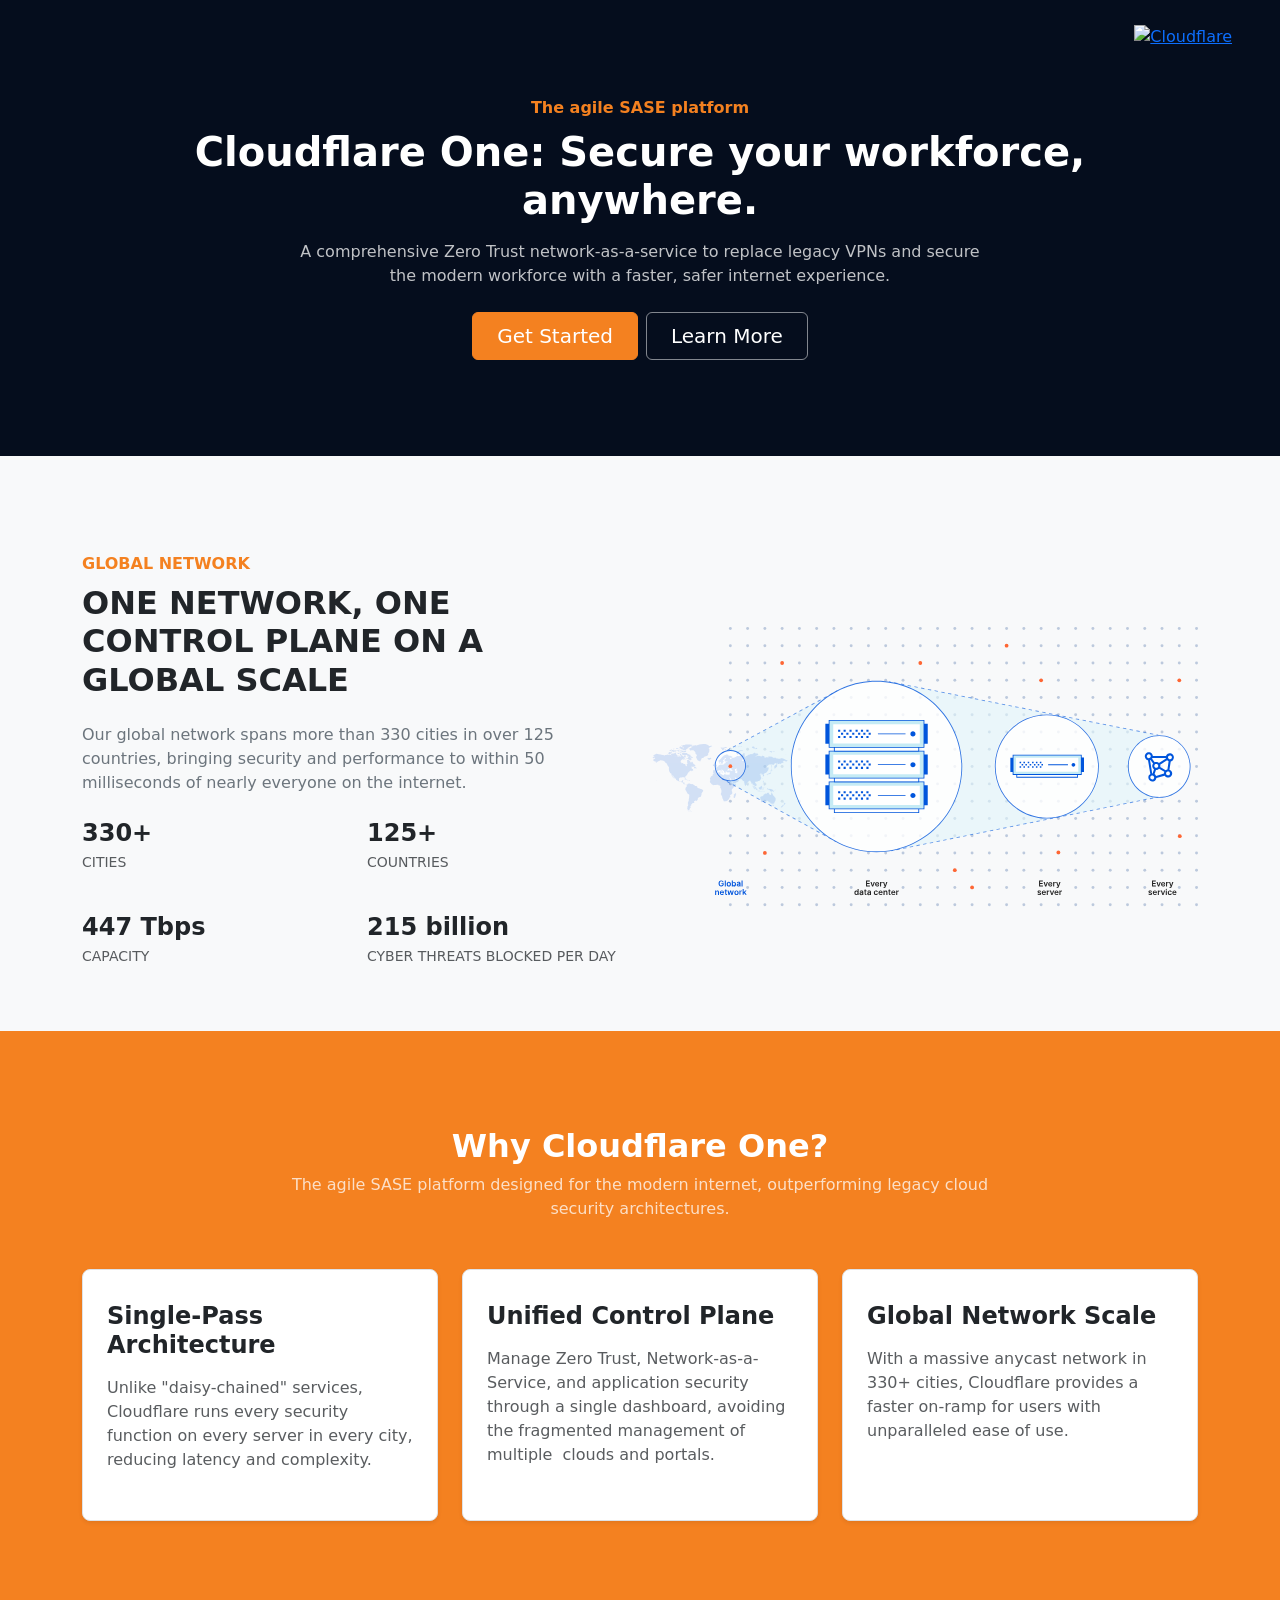
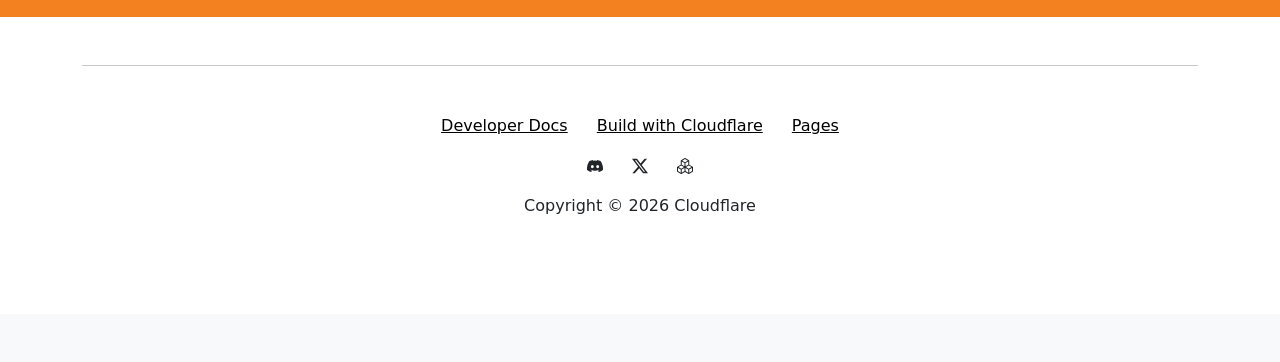
==== index.html @ 252ba9aa "Initial build of test website" ====
<!DOCTYPE html>
<html data-bs-theme="light" lang="en">

<head>
    <meta charset="utf-8">
    <meta name="viewport" content="width=device-width, initial-scale=1.0, shrink-to-fit=no">
    <title>AI Test</title>
    <link rel="stylesheet" href="https://cdn.jsdelivr.net/npm/bootstrap@5.3.8/dist/css/bootstrap.min.css">
    <link rel="stylesheet" href="assets/css/Footer-Basic-icons.css">
    <link rel="stylesheet" href="assets/css/styles.css">
</head>

<body>
    <section class="text-white position-relative py-4 py-xl-5 bg-cf-navy">
        <div class="position-absolute top-0 end-0 p-3 p-md-4 pe-md-5"><a href="https://www.cloudflare.com" target="_blank"><img src="https://www.cloudflare.com/img/logo-cloudflare-white.svg" alt="Cloudflare" style="height:36px;"></a></div>
        <div class="container">
            <div class="text-center p-4 p-lg-5">
                <p class="fw-bold mb-2 text-cf-orange">The agile SASE platform</p>
                <h1 class="fw-bold text-white mb-3">Cloudflare One: Secure your workforce, anywhere.</h1>
                <p class="mb-4 mx-auto opacity-75" style="max-width:700px;">A comprehensive Zero Trust network-as-a-service to replace legacy VPNs and secure the modern workforce with a faster, safer internet experience.</p>
                <div class="d-flex justify-content-center"><a class="btn fs-5 me-2 px-4 py-2 btn-cf-orange" role="button" href="https://developers.cloudflare.com/fundamentals/get-started/" target="_blank" rel="noopener">Get Started</a><a class="btn fs-5 px-4 py-2 btn-outline-light-cf" role="button" href="https://www.cloudflare.com/en-gb/sase/" target="_blank" rel="noopener">Learn More</a></div>
            </div>
        </div>
    </section>
    <section class="bg-light overflow-hidden py-5">
        <div class="container py-5">
            <div class="row align-items-center">
                <div class="col-md-6 mb-4 mb-md-0">
                    <p class="fw-bold mb-2 text-cf-orange">GLOBAL NETWORK</p>
                    <h2 class="fw-bold mb-4">ONE NETWORK, ONE CONTROL PLANE ON A GLOBAL SCALE</h2>
                    <p class="text-secondary mb-4">Our global network spans more than 330 cities in over 125 countries, bringing security and performance to within 50 milliseconds of nearly everyone on the internet.</p>
                    <div class="row g-4">
                        <div class="col-6">
                            <h4 class="fw-bold mb-1">330+</h4>
                            <p class="text-uppercase small text-muted">Cities</p>
                        </div>
                        <div class="col-6">
                            <h4 class="fw-bold mb-1">125+</h4>
                            <p class="text-uppercase small text-muted">Countries</p>
                        </div>
                        <div class="col-6">
                            <h4 class="fw-bold mb-1">447 Tbps</h4>
                            <p class="text-uppercase small text-muted">Capacity</p>
                        </div>
                        <div class="col-6">
                            <h4 class="fw-bold mb-1">215 billion</h4>
                            <p class="text-uppercase small text-muted">CYBER THREATS BLOCKED PER DAY</p>
                        </div>
                    </div>
                </div>
                <div class="col-md-6 text-center">
                    <div class="position-relative network-map-container"><img class="img-fluid w-100" src="assets/img/one-network-everywhere-spot-illustration.svg"></div>
                </div>
            </div>
        </div>
        <section class="text-center text-white py-5 bg-cf-orange">
            <div class="container py-4 py-xl-5">
                <div class="text-center mb-5">
                    <h2 class="fw-bold text-white">Why Cloudflare One?</h2>
                    <p class="text-white mx-auto opacity-75" style="max-width:700px;">The agile SASE platform designed for the modern internet, outperforming legacy cloud security architectures.</p>
                </div>
                <div class="row gy-4 row-cols-1 row-cols-md-2 row-cols-xl-3 text-start">
                    <div class="col">
                        <div class="bg-white border rounded-3 shadow-sm h-100 p-4">
                            <div class="py-2">
                                <h4 class="fw-bold text-dark mb-3">Single-Pass Architecture</h4>
                                <p class="text-muted">Unlike "daisy-chained" services, Cloudflare runs every security function on every server in every city, reducing latency and complexity.</p>
                            </div>
                        </div>
                    </div>
                    <div class="col">
                        <div class="bg-white border rounded-3 shadow-sm h-100 p-4">
                            <div class="py-2">
                                <h4 class="fw-bold text-dark mb-3">Unified Control Plane</h4>
                                <p class="text-muted">Manage Zero Trust, Network-as-a-Service, and application security through a single dashboard, avoiding the fragmented management of multiple&nbsp; clouds and portals.</p>
                            </div>
                        </div>
                    </div>
                    <div class="col">
                        <div class="bg-white border rounded-3 shadow-sm h-100 p-4">
                            <div class="py-2">
                                <h4 class="fw-bold text-dark mb-3">Global Network Scale</h4>
                                <p class="text-muted">With a massive anycast network in 330+ cities, Cloudflare provides a faster on-ramp for users with unparalleled ease of use.</p>
                            </div>
                        </div>
                    </div>
                </div>
            </div>
        </section>
        <footer class="text-center bg-white pt-3 pb-5">
            <div class="container pt-2 pt-lg-3 pb-4 pb-lg-5">
                <hr class="mb-5 opacity-25">
                <ul class="list-inline">
                    <li class="list-inline-item me-4 list-inline-item"><a class="link-body-emphasis" href="https://developers.cloudflare.com/">Developer Docs</a></li>
                    <li class="list-inline-item me-4 list-inline-item"><a class="link-body-emphasis" href="https://build.cloudflare.dev/">Build with Cloudflare</a></li>
                    <li class="list-inline-item list-inline-item"><a class="link-body-emphasis" href="https://pages.cloudflare.com/">Pages</a></li>
                </ul>
                <ul class="list-inline">
                    <li class="list-inline-item me-4 list-inline-item"><a href="https://discord.com/invite/cloudflaredev"><svg class="bi bi-discord text-body" xmlns="http://www.w3.org/2000/svg" width="1em" height="1em" fill="currentColor" viewBox="0 0 16 16">
                                <path d="M13.545 2.907a13.227 13.227 0 0 0-3.257-1.011.05.05 0 0 0-.052.025c-.141.25-.297.577-.406.833a12.19 12.19 0 0 0-3.658 0 8.258 8.258 0 0 0-.412-.833.051.051 0 0 0-.052-.025c-1.125.194-2.22.534-3.257 1.011a.041.041 0 0 0-.021.018C.356 6.024-.213 9.047.066 12.032c.001.014.01.028.021.037a13.276 13.276 0 0 0 3.995 2.02.05.05 0 0 0 .056-.019c.308-.42.582-.863.818-1.329a.05.05 0 0 0-.01-.059.051.051 0 0 0-.018-.011 8.875 8.875 0 0 1-1.248-.595.05.05 0 0 1-.02-.066.051.051 0 0 1 .015-.019c.084-.063.168-.129.248-.195a.05.05 0 0 1 .051-.007c2.619 1.196 5.454 1.196 8.041 0a.052.052 0 0 1 .053.007c.08.066.164.132.248.195a.051.051 0 0 1-.004.085 8.254 8.254 0 0 1-1.249.594.05.05 0 0 0-.03.03.052.052 0 0 0 .003.041c.24.465.515.909.817 1.329a.05.05 0 0 0 .056.019 13.235 13.235 0 0 0 4.001-2.02.049.049 0 0 0 .021-.037c.334-3.451-.559-6.449-2.366-9.106a.034.034 0 0 0-.02-.019Zm-8.198 7.307c-.789 0-1.438-.724-1.438-1.612 0-.889.637-1.613 1.438-1.613.807 0 1.45.73 1.438 1.613 0 .888-.637 1.612-1.438 1.612m5.316 0c-.788 0-1.438-.724-1.438-1.612 0-.889.637-1.613 1.438-1.613.807 0 1.451.73 1.438 1.613 0 .888-.631 1.612-1.438 1.612"></path>
                            </svg></a></li>
                    <li class="list-inline-item me-4 list-inline-item"><a href="https://x.com/Cloudflare"><svg class="bi bi-twitter-x text-body" xmlns="http://www.w3.org/2000/svg" width="1em" height="1em" fill="currentColor" viewBox="0 0 16 16">
                                <path d="M12.6.75h2.454l-5.36 6.142L16 15.25h-4.937l-3.867-5.07-4.425 5.07H.316l5.733-6.57L0 .75h5.063l3.495 4.633L12.601.75Zm-.86 13.028h1.36L4.323 2.145H2.865l8.875 11.633Z"></path>
                            </svg></a></li>
                    <li class="list-inline-item list-inline-item"><a href="https://community.cloudflare.com/"><svg class="bi bi-boxes text-body" xmlns="http://www.w3.org/2000/svg" width="1em" height="1em" fill="currentColor" viewBox="0 0 16 16">
                                <path d="M7.752.066a.5.5 0 0 1 .496 0l3.75 2.143a.5.5 0 0 1 .252.434v3.995l3.498 2A.5.5 0 0 1 16 9.07v4.286a.5.5 0 0 1-.252.434l-3.75 2.143a.5.5 0 0 1-.496 0l-3.502-2-3.502 2.001a.5.5 0 0 1-.496 0l-3.75-2.143A.5.5 0 0 1 0 13.357V9.071a.5.5 0 0 1 .252-.434L3.75 6.638V2.643a.5.5 0 0 1 .252-.434L7.752.066ZM4.25 7.504 1.508 9.071l2.742 1.567 2.742-1.567zM7.5 9.933l-2.75 1.571v3.134l2.75-1.571zm1 3.134 2.75 1.571v-3.134L8.5 9.933zm.508-3.996 2.742 1.567 2.742-1.567-2.742-1.567zm2.242-2.433V3.504L8.5 5.076V8.21l2.75-1.572ZM7.5 8.21V5.076L4.75 3.504v3.134zM5.258 2.643 8 4.21l2.742-1.567L8 1.076zM15 9.933l-2.75 1.571v3.134L15 13.067zM3.75 14.638v-3.134L1 9.933v3.134z"></path>
                            </svg></a></li>
                </ul>
                <p class="text-body mb-0">Copyright © 2026 Cloudflare</p>
            </div>
        </footer><script src="https://cdnjs.cloudflare.com/ajax/libs/twitter-bootstrap/5.3.8/js/bootstrap.min.js"></script>
    </section>
    <script src="https://cdn.jsdelivr.net/npm/bootstrap@5.3.8/dist/js/bootstrap.bundle.min.js"></script>
</body>

</html>
---- assets/css/Footer-Basic-icons.css ----
.bs-icon {
  --bs-icon-size: .75rem;
  display: flex;
  flex-shrink: 0;
  justify-content: center;
  align-items: center;
  font-size: var(--bs-icon-size);
  width: calc(var(--bs-icon-size) * 2);
  height: calc(var(--bs-icon-size) * 2);
  color: var(--bs-primary);
}

.bs-icon-xs {
  --bs-icon-size: 1rem;
  width: calc(var(--bs-icon-size) * 1.5);
  height: calc(var(--bs-icon-size) * 1.5);
}

.bs-icon-sm {
  --bs-icon-size: 1rem;
}

.bs-icon-md {
  --bs-icon-size: 1.5rem;
}

.bs-icon-lg {
  --bs-icon-size: 2rem;
}

.bs-icon-xl {
  --bs-icon-size: 2.5rem;
}

.bs-icon.bs-icon-primary {
  color: var(--bs-white);
  background: var(--bs-primary);
}

.bs-icon.bs-icon-primary-light {
  color: var(--bs-primary);
  background: rgba(var(--bs-primary-rgb), .2);
}

.bs-icon.bs-icon-semi-white {
  color: var(--bs-primary);
  background: rgba(255, 255, 255, .5);
}

.bs-icon.bs-icon-rounded {
  border-radius: .5rem;
}

.bs-icon.bs-icon-circle {
  border-radius: 50%;
}
---- assets/css/styles.css ----
:root {
  --cf-orange: #f48120;
  --cf-navy: #050d1d;
  --cf-blue: #0051c3;
  --cf-gray: #f3f3f3;
}

.bg-cf-navy {
  background-color: var(--cf-navy) !important;
}

.text-cf-orange {
  color: var(--cf-orange) !important;
}

.btn-cf-orange {
  background-color: var(--cf-orange);
  border-color: var(--cf-orange);
  color: #fff;
}

.btn-cf-orange:hover {
  background-color: #e67300;
  border-color: #e67300;
  color: #fff;
}

.btn-outline-light-cf {
  border-color: rgba(255, 255, 255, 0.5);
  color: #fff;
}

.btn-outline-light-cf:hover {
  background-color: rgba(255, 255, 255, 0.1);
  border-color: #fff;
  color: #fff;
}

.network-map-container {
}

.map-overlay {
  position: absolute;
  top: 0;
  left: 0;
  width: 100%;
  height: 100%;
  background: radial-gradient(circle, transparent 20%, rgba(5, 13, 29, 0.05) 80%);
  pointer-events: none;
}

.bg-cf-orange {
  background-color: var(--cf-orange) !important;
}
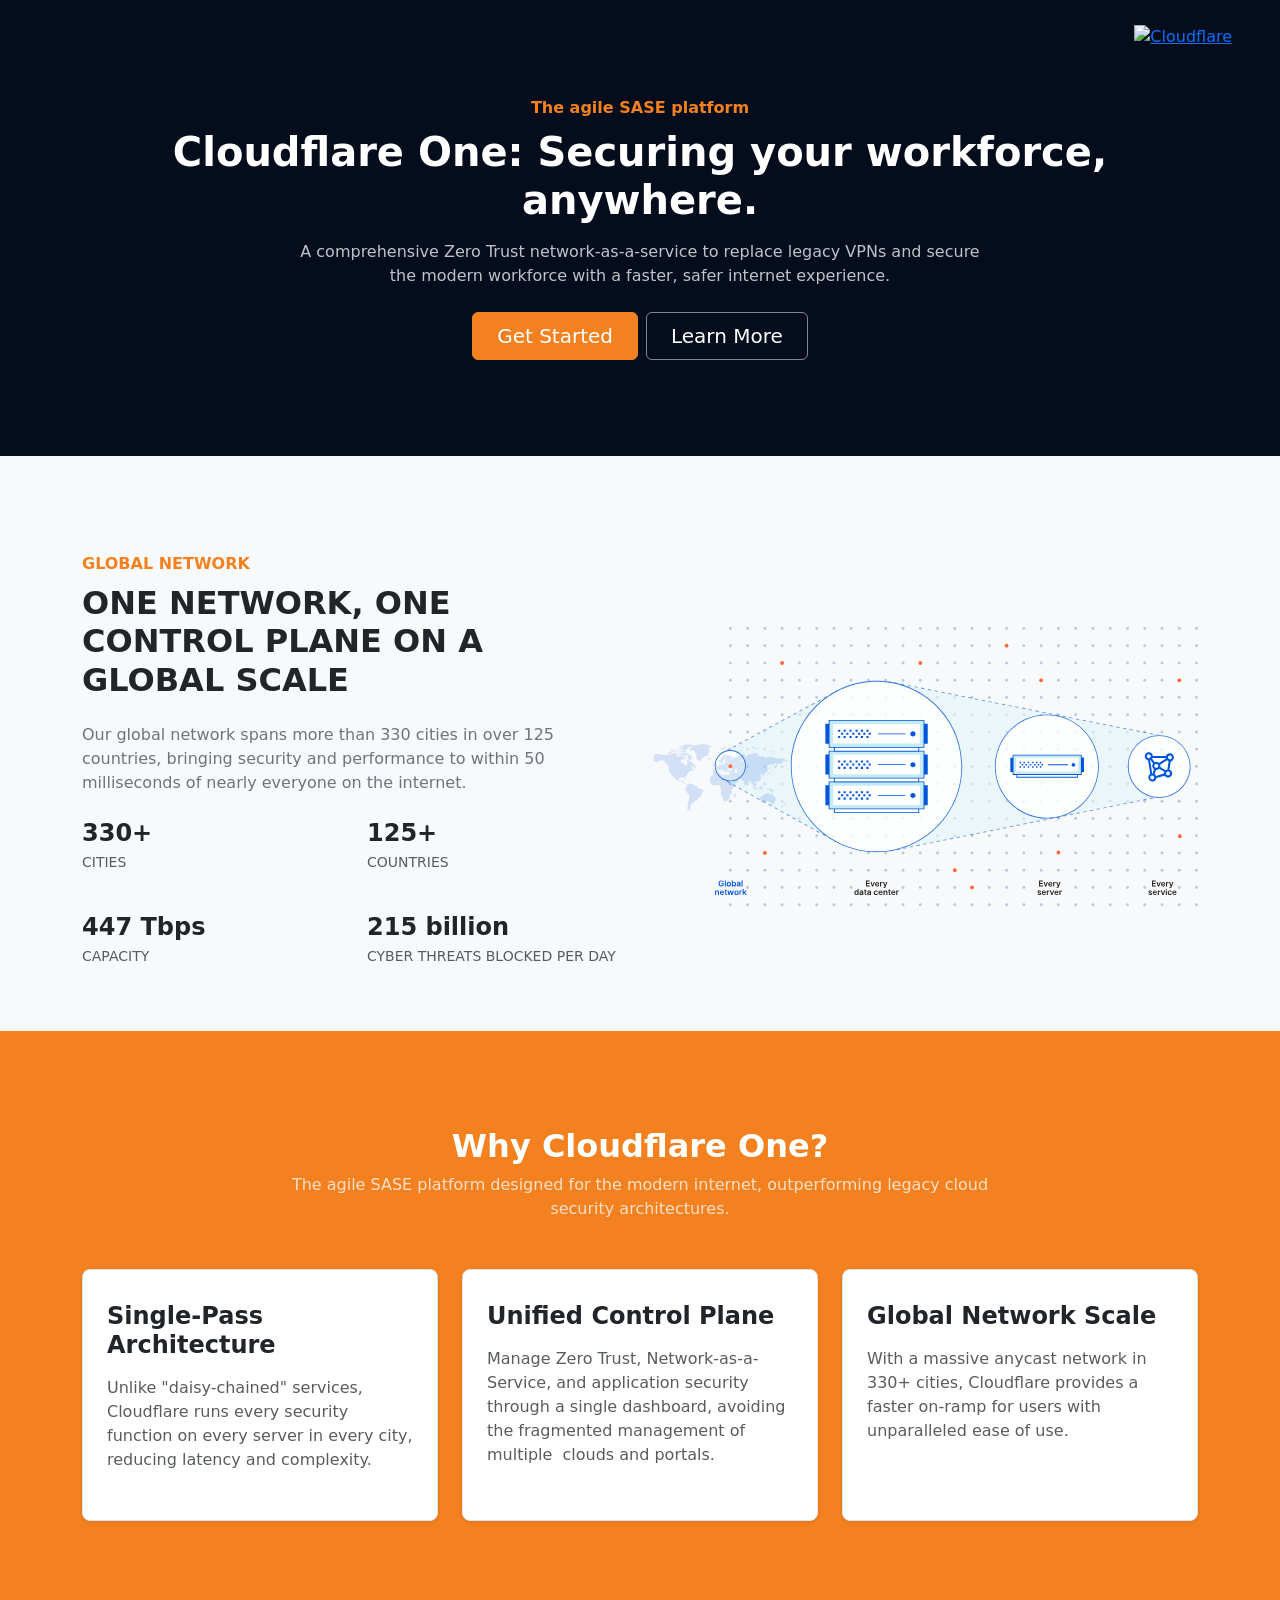
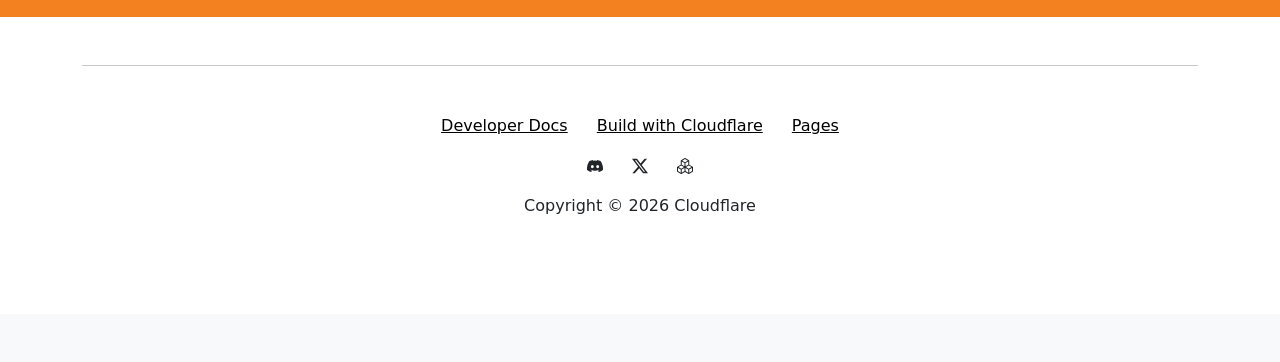
==== commit d1576748: "Ninor change" ====
--- a/index.html
+++ b/index.html
@@ -16,7 +16,7 @@
         <div class="container">
             <div class="text-center p-4 p-lg-5">
                 <p class="fw-bold mb-2 text-cf-orange">The agile SASE platform</p>
-                <h1 class="fw-bold text-white mb-3">Cloudflare One: Secure your workforce, anywhere.</h1>
+                <h1 class="fw-bold text-white mb-3">Cloudflare One: Securing your workforce, anywhere.</h1>
                 <p class="mb-4 mx-auto opacity-75" style="max-width:700px;">A comprehensive Zero Trust network-as-a-service to replace legacy VPNs and secure the modern workforce with a faster, safer internet experience.</p>
                 <div class="d-flex justify-content-center"><a class="btn fs-5 me-2 px-4 py-2 btn-cf-orange" role="button" href="https://developers.cloudflare.com/fundamentals/get-started/" target="_blank" rel="noopener">Get Started</a><a class="btn fs-5 px-4 py-2 btn-outline-light-cf" role="button" href="https://www.cloudflare.com/en-gb/sase/" target="_blank" rel="noopener">Learn More</a></div>
             </div>
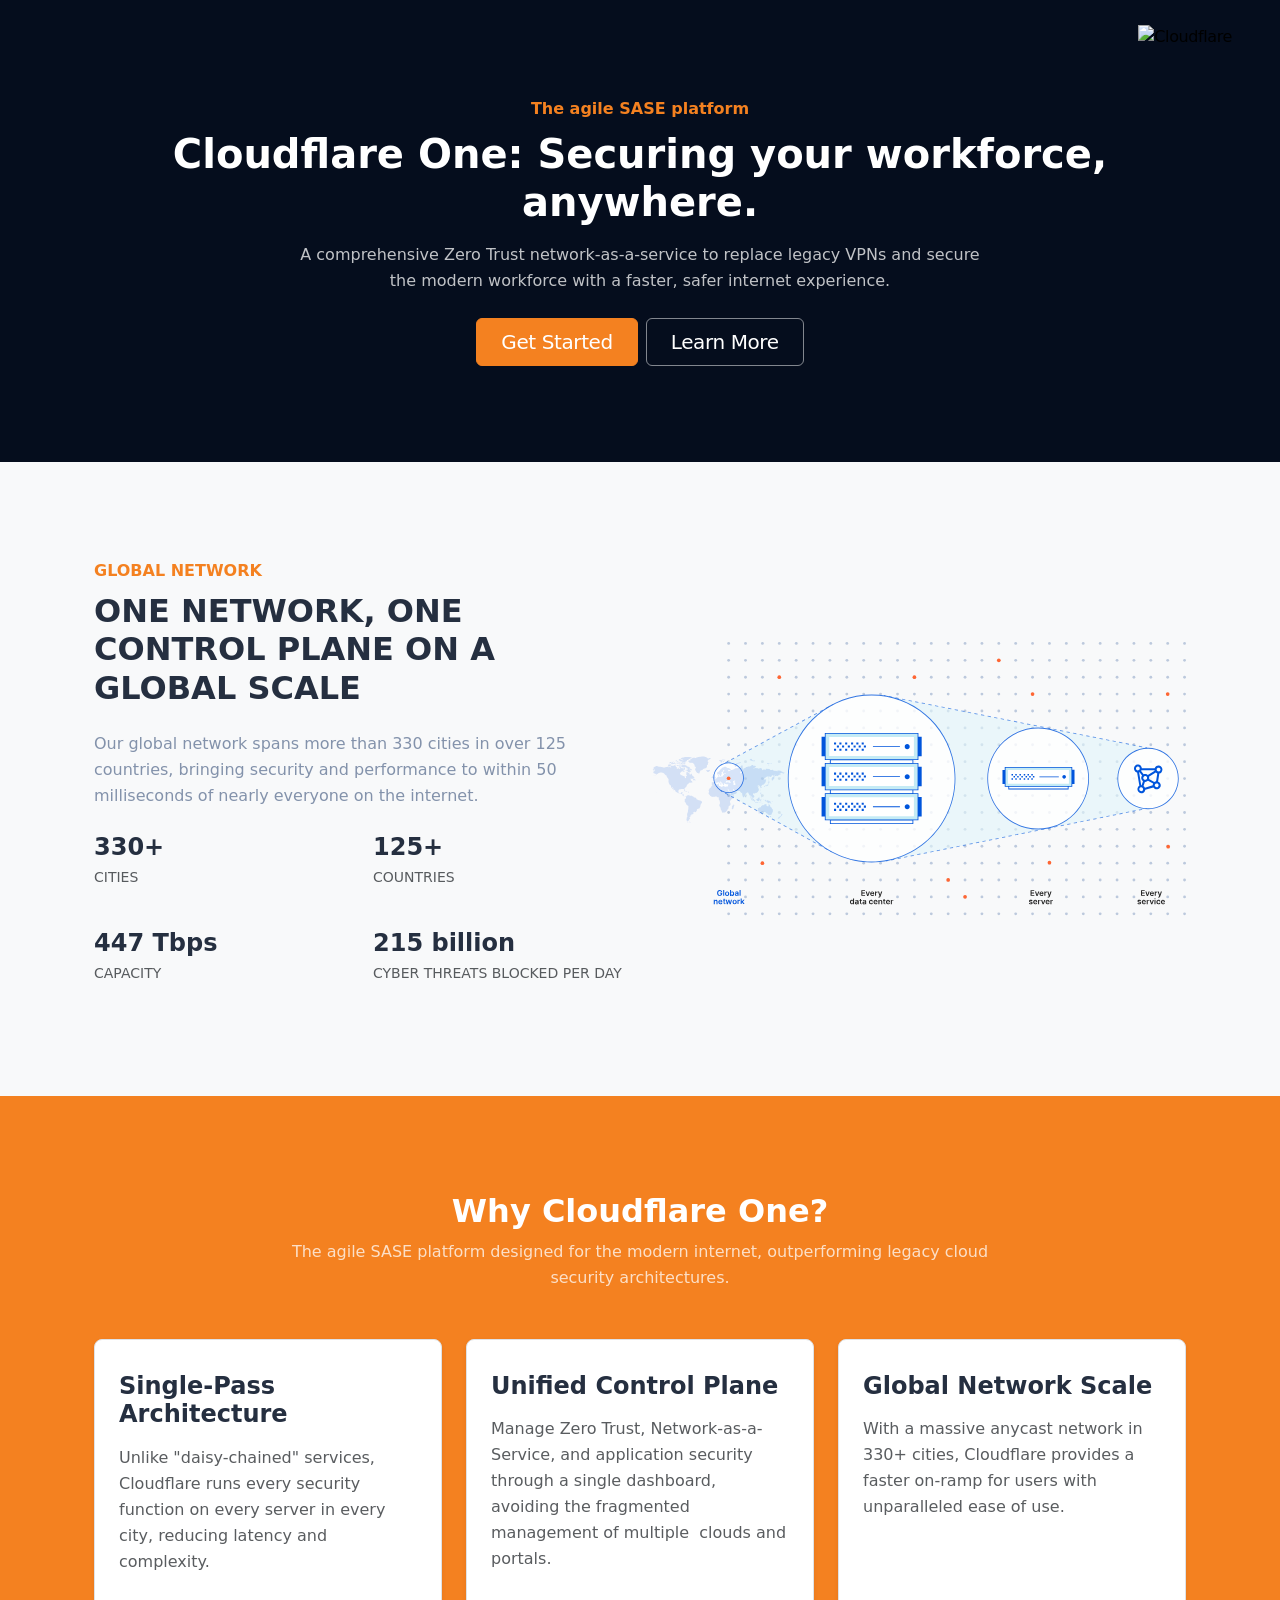
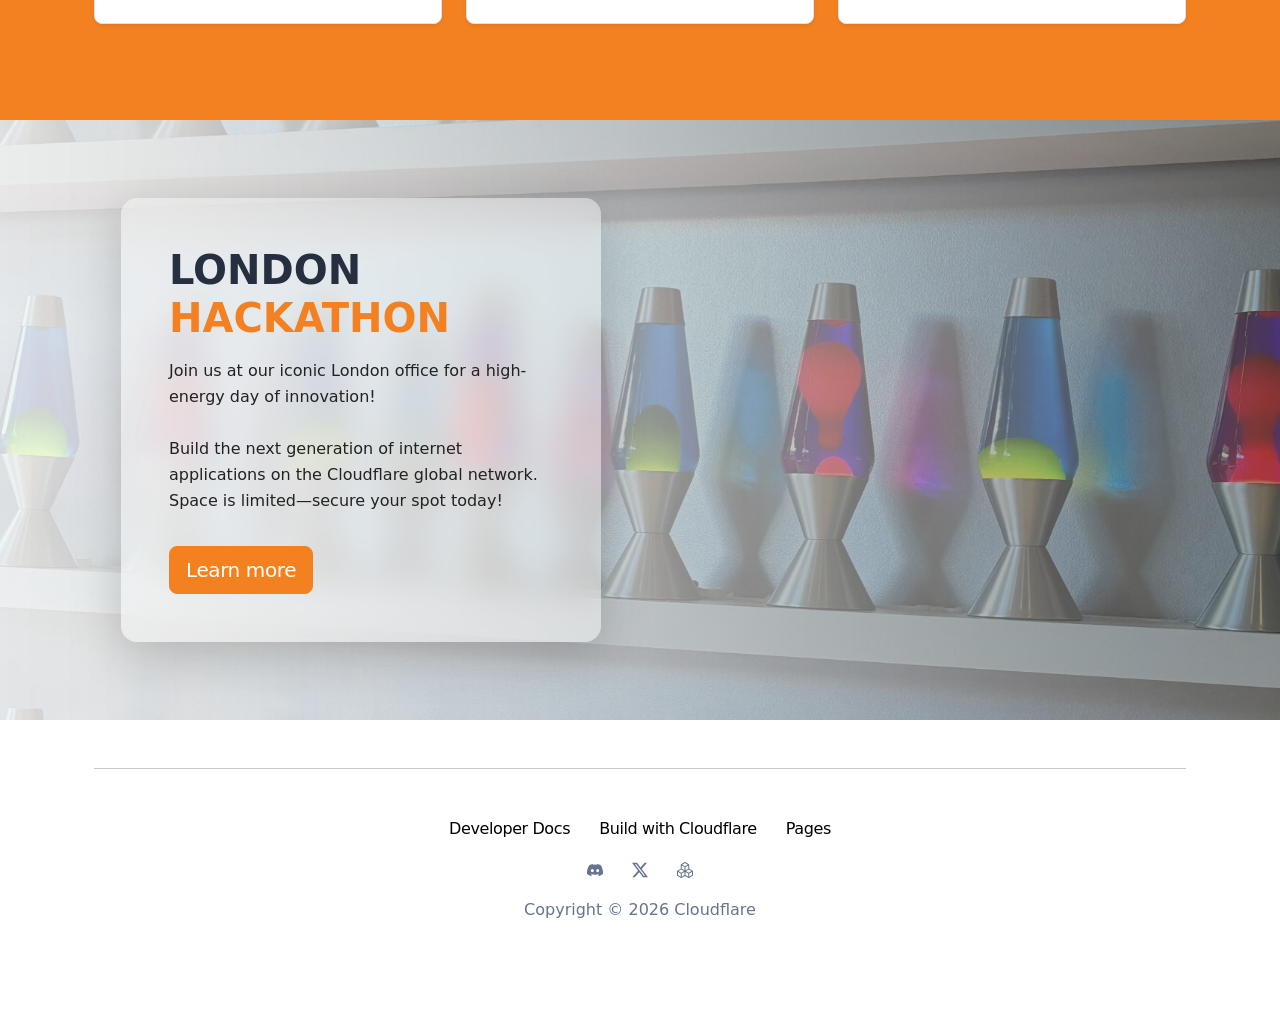
==== commit 0efea13d: "Updated with hackathon content" ====
--- a/index.html
+++ b/index.html
@@ -6,7 +6,9 @@
     <meta name="viewport" content="width=device-width, initial-scale=1.0, shrink-to-fit=no">
     <title>AI Test</title>
     <link rel="stylesheet" href="https://cdn.jsdelivr.net/npm/bootstrap@5.3.8/dist/css/bootstrap.min.css">
+    <link rel="stylesheet" href="assets/css/Montserrat.css">
     <link rel="stylesheet" href="assets/css/Footer-Basic-icons.css">
+    <link rel="stylesheet" href="assets/css/Soft-ui-Navbar.css">
     <link rel="stylesheet" href="assets/css/styles.css">
 </head>
 
@@ -53,64 +55,83 @@
                 </div>
             </div>
         </div>
-        <section class="text-center text-white py-5 bg-cf-orange">
-            <div class="container py-4 py-xl-5">
-                <div class="text-center mb-5">
-                    <h2 class="fw-bold text-white">Why Cloudflare One?</h2>
-                    <p class="text-white mx-auto opacity-75" style="max-width:700px;">The agile SASE platform designed for the modern internet, outperforming legacy cloud security architectures.</p>
-                </div>
-                <div class="row gy-4 row-cols-1 row-cols-md-2 row-cols-xl-3 text-start">
-                    <div class="col">
-                        <div class="bg-white border rounded-3 shadow-sm h-100 p-4">
-                            <div class="py-2">
-                                <h4 class="fw-bold text-dark mb-3">Single-Pass Architecture</h4>
-                                <p class="text-muted">Unlike "daisy-chained" services, Cloudflare runs every security function on every server in every city, reducing latency and complexity.</p>
-                            </div>
+    </section>
+    <section class="text-center text-white py-5 bg-cf-orange">
+        <div class="container py-4 py-xl-5">
+            <div class="text-center mb-5">
+                <h2 class="fw-bold text-white">Why Cloudflare One?</h2>
+                <p class="text-white mx-auto opacity-75" style="max-width:700px;">The agile SASE platform designed for the modern internet, outperforming legacy cloud security architectures.</p>
+            </div>
+            <div class="row gy-4 row-cols-1 row-cols-md-2 row-cols-xl-3 text-start">
+                <div class="col">
+                    <div class="bg-white border rounded-3 shadow-sm h-100 p-4">
+                        <div class="py-2">
+                            <h4 class="fw-bold text-dark mb-3">Single-Pass Architecture</h4>
+                            <p class="text-muted">Unlike "daisy-chained" services, Cloudflare runs every security function on every server in every city, reducing latency and complexity.</p>
                         </div>
                     </div>
-                    <div class="col">
-                        <div class="bg-white border rounded-3 shadow-sm h-100 p-4">
-                            <div class="py-2">
-                                <h4 class="fw-bold text-dark mb-3">Unified Control Plane</h4>
-                                <p class="text-muted">Manage Zero Trust, Network-as-a-Service, and application security through a single dashboard, avoiding the fragmented management of multiple&nbsp; clouds and portals.</p>
-                            </div>
+                </div>
+                <div class="col">
+                    <div class="bg-white border rounded-3 shadow-sm h-100 p-4">
+                        <div class="py-2">
+                            <h4 class="fw-bold text-dark mb-3">Unified Control Plane</h4>
+                            <p class="text-muted">Manage Zero Trust, Network-as-a-Service, and application security through a single dashboard, avoiding the fragmented management of multiple&nbsp; clouds and portals.</p>
                         </div>
                     </div>
-                    <div class="col">
-                        <div class="bg-white border rounded-3 shadow-sm h-100 p-4">
-                            <div class="py-2">
-                                <h4 class="fw-bold text-dark mb-3">Global Network Scale</h4>
-                                <p class="text-muted">With a massive anycast network in 330+ cities, Cloudflare provides a faster on-ramp for users with unparalleled ease of use.</p>
+                </div>
+                <div class="col">
+                    <div class="bg-white border rounded-3 shadow-sm h-100 p-4">
+                        <div class="py-2">
+                            <h4 class="fw-bold text-dark mb-3">Global Network Scale</h4>
+                            <p class="text-muted">With a massive anycast network in 330+ cities, Cloudflare provides a faster on-ramp for users with unparalleled ease of use.</p>
+                        </div>
+                    </div>
+                </div>
+            </div>
+        </div>
+    </section>
+    <section>
+        <div>
+            <section>
+                <div data-bss-parallax-bg="true" style="height:600px;background:url(&quot;assets/img/lava-lamp-fade-2.jpg&quot;) center / cover no-repeat;">
+                    <div class="container h-100">
+                        <div class="row h-100">
+                            <div class="col-md-6 text-center text-md-start d-flex d-sm-flex d-md-flex justify-content-center align-items-center justify-content-md-start align-items-md-center justify-content-xl-center">
+                                <div class="text-dark rounded-4 shadow-lg p-4 p-md-5 bg-glass" style="max-width:480px;">
+                                    <h1 class="text-uppercase fw-bold text-dark">London <span style="color: rgb(244, 129, 33);">Hackathon</span></h1>
+                                    <p class="text-primary-emphasis pb-3 my-3"><span style="color: rgb(34, 34, 34);">Join us at our iconic London office for a high-energy day of innovation! </span><br><br><span style="color: rgb(34, 34, 34);">Build the next generation of internet applications on the Cloudflare global network. Space is limited—secure your spot today!</span></p><a class="btn btn-lg me-2 btn-cf-orange" role="button" href="hackathon.html">Learn more</a>
+                                </div>
                             </div>
                         </div>
                     </div>
                 </div>
-            </div>
-        </section>
-        <footer class="text-center bg-white pt-3 pb-5">
-            <div class="container pt-2 pt-lg-3 pb-4 pb-lg-5">
-                <hr class="mb-5 opacity-25">
-                <ul class="list-inline">
-                    <li class="list-inline-item me-4 list-inline-item"><a class="link-body-emphasis" href="https://developers.cloudflare.com/">Developer Docs</a></li>
-                    <li class="list-inline-item me-4 list-inline-item"><a class="link-body-emphasis" href="https://build.cloudflare.dev/">Build with Cloudflare</a></li>
-                    <li class="list-inline-item list-inline-item"><a class="link-body-emphasis" href="https://pages.cloudflare.com/">Pages</a></li>
-                </ul>
-                <ul class="list-inline">
-                    <li class="list-inline-item me-4 list-inline-item"><a href="https://discord.com/invite/cloudflaredev"><svg class="bi bi-discord text-body" xmlns="http://www.w3.org/2000/svg" width="1em" height="1em" fill="currentColor" viewBox="0 0 16 16">
-                                <path d="M13.545 2.907a13.227 13.227 0 0 0-3.257-1.011.05.05 0 0 0-.052.025c-.141.25-.297.577-.406.833a12.19 12.19 0 0 0-3.658 0 8.258 8.258 0 0 0-.412-.833.051.051 0 0 0-.052-.025c-1.125.194-2.22.534-3.257 1.011a.041.041 0 0 0-.021.018C.356 6.024-.213 9.047.066 12.032c.001.014.01.028.021.037a13.276 13.276 0 0 0 3.995 2.02.05.05 0 0 0 .056-.019c.308-.42.582-.863.818-1.329a.05.05 0 0 0-.01-.059.051.051 0 0 0-.018-.011 8.875 8.875 0 0 1-1.248-.595.05.05 0 0 1-.02-.066.051.051 0 0 1 .015-.019c.084-.063.168-.129.248-.195a.05.05 0 0 1 .051-.007c2.619 1.196 5.454 1.196 8.041 0a.052.052 0 0 1 .053.007c.08.066.164.132.248.195a.051.051 0 0 1-.004.085 8.254 8.254 0 0 1-1.249.594.05.05 0 0 0-.03.03.052.052 0 0 0 .003.041c.24.465.515.909.817 1.329a.05.05 0 0 0 .056.019 13.235 13.235 0 0 0 4.001-2.02.049.049 0 0 0 .021-.037c.334-3.451-.559-6.449-2.366-9.106a.034.034 0 0 0-.02-.019Zm-8.198 7.307c-.789 0-1.438-.724-1.438-1.612 0-.889.637-1.613 1.438-1.613.807 0 1.45.73 1.438 1.613 0 .888-.637 1.612-1.438 1.612m5.316 0c-.788 0-1.438-.724-1.438-1.612 0-.889.637-1.613 1.438-1.613.807 0 1.451.73 1.438 1.613 0 .888-.631 1.612-1.438 1.612"></path>
-                            </svg></a></li>
-                    <li class="list-inline-item me-4 list-inline-item"><a href="https://x.com/Cloudflare"><svg class="bi bi-twitter-x text-body" xmlns="http://www.w3.org/2000/svg" width="1em" height="1em" fill="currentColor" viewBox="0 0 16 16">
-                                <path d="M12.6.75h2.454l-5.36 6.142L16 15.25h-4.937l-3.867-5.07-4.425 5.07H.316l5.733-6.57L0 .75h5.063l3.495 4.633L12.601.75Zm-.86 13.028h1.36L4.323 2.145H2.865l8.875 11.633Z"></path>
-                            </svg></a></li>
-                    <li class="list-inline-item list-inline-item"><a href="https://community.cloudflare.com/"><svg class="bi bi-boxes text-body" xmlns="http://www.w3.org/2000/svg" width="1em" height="1em" fill="currentColor" viewBox="0 0 16 16">
-                                <path d="M7.752.066a.5.5 0 0 1 .496 0l3.75 2.143a.5.5 0 0 1 .252.434v3.995l3.498 2A.5.5 0 0 1 16 9.07v4.286a.5.5 0 0 1-.252.434l-3.75 2.143a.5.5 0 0 1-.496 0l-3.502-2-3.502 2.001a.5.5 0 0 1-.496 0l-3.75-2.143A.5.5 0 0 1 0 13.357V9.071a.5.5 0 0 1 .252-.434L3.75 6.638V2.643a.5.5 0 0 1 .252-.434L7.752.066ZM4.25 7.504 1.508 9.071l2.742 1.567 2.742-1.567zM7.5 9.933l-2.75 1.571v3.134l2.75-1.571zm1 3.134 2.75 1.571v-3.134L8.5 9.933zm.508-3.996 2.742 1.567 2.742-1.567-2.742-1.567zm2.242-2.433V3.504L8.5 5.076V8.21l2.75-1.572ZM7.5 8.21V5.076L4.75 3.504v3.134zM5.258 2.643 8 4.21l2.742-1.567L8 1.076zM15 9.933l-2.75 1.571v3.134L15 13.067zM3.75 14.638v-3.134L1 9.933v3.134z"></path>
-                            </svg></a></li>
-                </ul>
-                <p class="text-body mb-0">Copyright © 2026 Cloudflare</p>
-            </div>
-        </footer><script src="https://cdnjs.cloudflare.com/ajax/libs/twitter-bootstrap/5.3.8/js/bootstrap.min.js"></script>
+            </section>
+        </div>
     </section>
+    <footer class="text-center bg-white pt-3 pb-5">
+        <div class="container pt-2 pt-lg-3 pb-4 pb-lg-5">
+            <hr class="mb-5 opacity-25">
+            <ul class="list-inline">
+                <li class="list-inline-item me-4 list-inline-item"><a class="link-body-emphasis" href="https://developers.cloudflare.com/">Developer Docs</a></li>
+                <li class="list-inline-item me-4 list-inline-item"><a class="link-body-emphasis" href="https://build.cloudflare.dev/">Build with Cloudflare</a></li>
+                <li class="list-inline-item list-inline-item"><a class="link-body-emphasis" href="https://pages.cloudflare.com/">Pages</a></li>
+            </ul>
+            <ul class="list-inline">
+                <li class="list-inline-item me-4 list-inline-item"><a href="https://discord.com/invite/cloudflaredev"><svg class="bi bi-discord text-body" xmlns="http://www.w3.org/2000/svg" width="1em" height="1em" fill="currentColor" viewBox="0 0 16 16">
+                            <path d="M13.545 2.907a13.227 13.227 0 0 0-3.257-1.011.05.05 0 0 0-.052.025c-.141.25-.297.577-.406.833a12.19 12.19 0 0 0-3.658 0 8.258 8.258 0 0 0-.412-.833.051.051 0 0 0-.052-.025c-1.125.194-2.22.534-3.257 1.011a.041.041 0 0 0-.021.018C.356 6.024-.213 9.047.066 12.032c.001.014.01.028.021.037a13.276 13.276 0 0 0 3.995 2.02.05.05 0 0 0 .056-.019c.308-.42.582-.863.818-1.329a.05.05 0 0 0-.01-.059.051.051 0 0 0-.018-.011 8.875 8.875 0 0 1-1.248-.595.05.05 0 0 1-.02-.066.051.051 0 0 1 .015-.019c.084-.063.168-.129.248-.195a.05.05 0 0 1 .051-.007c2.619 1.196 5.454 1.196 8.041 0a.052.052 0 0 1 .053.007c.08.066.164.132.248.195a.051.051 0 0 1-.004.085 8.254 8.254 0 0 1-1.249.594.05.05 0 0 0-.03.03.052.052 0 0 0 .003.041c.24.465.515.909.817 1.329a.05.05 0 0 0 .056.019 13.235 13.235 0 0 0 4.001-2.02.049.049 0 0 0 .021-.037c.334-3.451-.559-6.449-2.366-9.106a.034.034 0 0 0-.02-.019Zm-8.198 7.307c-.789 0-1.438-.724-1.438-1.612 0-.889.637-1.613 1.438-1.613.807 0 1.45.73 1.438 1.613 0 .888-.637 1.612-1.438 1.612m5.316 0c-.788 0-1.438-.724-1.438-1.612 0-.889.637-1.613 1.438-1.613.807 0 1.451.73 1.438 1.613 0 .888-.631 1.612-1.438 1.612"></path>
+                        </svg></a></li>
+                <li class="list-inline-item me-4 list-inline-item"><a href="https://x.com/Cloudflare"><svg class="bi bi-twitter-x text-body" xmlns="http://www.w3.org/2000/svg" width="1em" height="1em" fill="currentColor" viewBox="0 0 16 16">
+                            <path d="M12.6.75h2.454l-5.36 6.142L16 15.25h-4.937l-3.867-5.07-4.425 5.07H.316l5.733-6.57L0 .75h5.063l3.495 4.633L12.601.75Zm-.86 13.028h1.36L4.323 2.145H2.865l8.875 11.633Z"></path>
+                        </svg></a></li>
+                <li class="list-inline-item list-inline-item"><a href="https://community.cloudflare.com/"><svg class="bi bi-boxes text-body" xmlns="http://www.w3.org/2000/svg" width="1em" height="1em" fill="currentColor" viewBox="0 0 16 16">
+                            <path d="M7.752.066a.5.5 0 0 1 .496 0l3.75 2.143a.5.5 0 0 1 .252.434v3.995l3.498 2A.5.5 0 0 1 16 9.07v4.286a.5.5 0 0 1-.252.434l-3.75 2.143a.5.5 0 0 1-.496 0l-3.502-2-3.502 2.001a.5.5 0 0 1-.496 0l-3.75-2.143A.5.5 0 0 1 0 13.357V9.071a.5.5 0 0 1 .252-.434L3.75 6.638V2.643a.5.5 0 0 1 .252-.434L7.752.066ZM4.25 7.504 1.508 9.071l2.742 1.567 2.742-1.567zM7.5 9.933l-2.75 1.571v3.134l2.75-1.571zm1 3.134 2.75 1.571v-3.134L8.5 9.933zm.508-3.996 2.742 1.567 2.742-1.567-2.742-1.567zm2.242-2.433V3.504L8.5 5.076V8.21l2.75-1.572ZM7.5 8.21V5.076L4.75 3.504v3.134zM5.258 2.643 8 4.21l2.742-1.567L8 1.076zM15 9.933l-2.75 1.571v3.134L15 13.067zM3.75 14.638v-3.134L1 9.933v3.134z"></path>
+                        </svg></a></li>
+            </ul>
+            <p class="text-body mb-0">Copyright © 2026 Cloudflare</p>
+        </div>
+    </footer>
     <script src="https://cdn.jsdelivr.net/npm/bootstrap@5.3.8/dist/js/bootstrap.bundle.min.js"></script>
+    <script src="assets/js/bs-init.js"></script>
 </body>
 
 </html>
--- a/assets/css/Montserrat.css
+++ b/assets/css/Montserrat.css
@@ -0,0 +1,44 @@
+@font-face {
+	font-family: 'Montserrat';
+	src: url(../../assets/fonts/Montserrat-b4f18a66e874838590d251e71bd5ac90.woff2) format('woff2');
+	font-weight: 400;
+	font-style: normal;
+	font-display: swap;
+	unicode-range: U+0460-052F, U+1C80-1C8A, U+20B4, U+2DE0-2DFF, U+A640-A69F, U+FE2E-FE2F;
+}
+
+@font-face {
+	font-family: 'Montserrat';
+	src: url(../../assets/fonts/Montserrat-d6ba8be60e82141d345efa118628489b.woff2) format('woff2');
+	font-weight: 400;
+	font-style: normal;
+	font-display: swap;
+	unicode-range: U+0301, U+0400-045F, U+0490-0491, U+04B0-04B1, U+2116;
+}
+
+@font-face {
+	font-family: 'Montserrat';
+	src: url(../../assets/fonts/Montserrat-ff85988728aae55e4b6ca0810fbc3487.woff2) format('woff2');
+	font-weight: 400;
+	font-style: normal;
+	font-display: swap;
+	unicode-range: U+0102-0103, U+0110-0111, U+0128-0129, U+0168-0169, U+01A0-01A1, U+01AF-01B0, U+0300-0301, U+0303-0304, U+0308-0309, U+0323, U+0329, U+1EA0-1EF9, U+20AB;
+}
+
+@font-face {
+	font-family: 'Montserrat';
+	src: url(../../assets/fonts/Montserrat-f38e6bd78bb10d51d86be4794d197d90.woff2) format('woff2');
+	font-weight: 400;
+	font-style: normal;
+	font-display: swap;
+	unicode-range: U+0100-02BA, U+02BD-02C5, U+02C7-02CC, U+02CE-02D7, U+02DD-02FF, U+0304, U+0308, U+0329, U+1D00-1DBF, U+1E00-1E9F, U+1EF2-1EFF, U+2020, U+20A0-20AB, U+20AD-20C0, U+2113, U+2C60-2C7F, U+A720-A7FF;
+}
+
+@font-face {
+	font-family: 'Montserrat';
+	src: url(../../assets/fonts/Montserrat-676df862370913298b4a665a640bc821.woff2) format('woff2');
+	font-weight: 400;
+	font-style: normal;
+	font-display: swap;
+	unicode-range: U+0000-00FF, U+0131, U+0152-0153, U+02BB-02BC, U+02C6, U+02DA, U+02DC, U+0304, U+0308, U+0329, U+2000-206F, U+20AC, U+2122, U+2191, U+2193, U+2212, U+2215, U+FEFF, U+FFFD;
+}
--- a/assets/css/Soft-ui-Navbar.css
+++ b/assets/css/Soft-ui-Navbar.css
@@ -0,0 +1,841 @@
+*, *::before, *::after {
+  box-sizing: border-box;
+}
+
+h1, .h1, h2, .h2, h3, .h3, h4, .h4, h5, .h5, h6, .h6 {
+  margin-top: 0;
+  margin-bottom: 0.5rem;
+  font-weight: 400;
+  line-height: 1.2;
+}
+
+h6, .h6 {
+  font-size: 1rem;
+}
+
+p {
+  margin-top: 0;
+  margin-bottom: 1rem;
+}
+
+ol, ul {
+  padding-left: 2rem;
+}
+
+ol, ul, dl {
+  margin-top: 0;
+  margin-bottom: 1rem;
+}
+
+a {
+  color: #cb0c9f;
+  text-decoration: none;
+}
+
+a:hover {
+  color: #830866;
+  text-decoration: none;
+}
+
+img, svg {
+  vertical-align: middle;
+}
+
+button {
+  border-radius: 0;
+}
+
+button:focus:not(:focus-visible) {
+  outline: 0;
+}
+
+input, button, select, optgroup, textarea {
+  margin: 0;
+  font-family: inherit;
+  font-size: inherit;
+  line-height: inherit;
+}
+
+button, select {
+  text-transform: none;
+}
+
+button, [type="button"], [type="reset"], [type="submit"] {
+  -webkit-appearance: button;
+}
+
+button:not(:disabled), [type="button"]:not(:disabled), [type="reset"]:not(:disabled), [type="submit"]:not(:disabled) {
+  cursor: pointer;
+}
+
+.container, .container-fluid, .container-sm, .container-md, .container-lg, .container-xl, .container-xxl {
+  width: 100%;
+  padding-right: var(--bs-gutter-x, 1.5rem);
+  padding-left: var(--bs-gutter-x, 1.5rem);
+  margin-right: auto;
+  margin-left: auto;
+}
+
+.form-control {
+  display: block;
+  width: 100%;
+  padding: 0.5rem 0.75rem;
+  font-size: 0.875rem;
+  font-weight: 400;
+  line-height: 1.4rem;
+  color: #495057;
+  background-color: #fff;
+  background-clip: padding-box;
+  border: 1px solid #d2d6da;
+  appearance: none;
+  border-radius: 0.5rem;
+  transition: box-shadow 0.15s ease, border-color 0.15s ease;
+}
+
+@media (prefers-reduced-motion: reduce) {
+  .form-control {
+    transition: none;
+  }
+}
+
+.form-control:focus {
+  color: #495057;
+  background-color: #fff;
+  border-color: #e293d3;
+  outline: 0;
+  box-shadow: 0 0 0 2px #e9aede;
+}
+
+.form-control-sm {
+  min-height: unset;
+  padding: 0.25rem 0.75rem;
+  font-size: 0.75rem;
+  border-radius: 0.5rem;
+}
+
+.input-group {
+  position: relative;
+  display: flex;
+  flex-wrap: wrap;
+  align-items: stretch;
+  width: 100%;
+}
+
+.input-group-text {
+  display: flex;
+  align-items: center;
+  padding: 0.5rem 0.75rem;
+  font-size: 0.875rem;
+  font-weight: 400;
+  line-height: 1.4rem;
+  color: #252f40;
+  text-align: center;
+  white-space: nowrap;
+  background-color: #fff;
+  border: 1px solid #d2d6da;
+  border-radius: 0.5rem;
+}
+
+.collapse:not(.show) {
+  display: none;
+}
+
+.dropup, .dropend, .dropdown, .dropstart {
+  position: relative;
+}
+
+.dropdown-menu {
+  position: absolute;
+  top: 100%;
+  z-index: 1000;
+  display: none;
+  min-width: 11rem;
+  padding: 0.5rem 0;
+  margin: 0;
+  font-size: 0.875rem;
+  color: #67748e;
+  text-align: left;
+  list-style: none;
+  background-color: #fff;
+  background-clip: padding-box;
+  border: 0 solid transparent;
+  border-radius: 0.5rem;
+}
+
+.dropdown-menu-end {
+  --bs-position: end;
+}
+
+.dropdown-item {
+  display: block;
+  width: 100%;
+  padding: 0.3rem 1rem;
+  clear: both;
+  font-weight: 400;
+  color: #67748e;
+  text-align: inherit;
+  white-space: nowrap;
+  background-color: transparent;
+  border: 0;
+}
+
+.dropdown-item:hover, .dropdown-item:focus {
+  color: #252f40;
+  background-color: #e9ecef;
+}
+
+.dropdown-item.active, .dropdown-item:active {
+  color: #67748e;
+  text-decoration: none;
+  background-color: transparent;
+}
+
+.nav-link {
+  display: block;
+  padding: 0.5rem 1rem;
+  transition: color 0.15s ease-in-out, background-color 0.15s ease-in-out, border-color 0.15s ease-in-out;
+}
+
+@media (prefers-reduced-motion: reduce) {
+  .nav-link {
+    transition: none;
+  }
+}
+
+.navbar {
+  display: flex;
+  flex-wrap: wrap;
+  align-items: center;
+  justify-content: space-between;
+  padding-top: 0.5rem;
+  padding-bottom: 0.5rem;
+}
+
+.navbar > .container, .navbar > .container-fluid, .navbar > .container-sm, .navbar > .container-md, .navbar > .container-lg, .navbar > .container-xl, .navbar > .container-xxl {
+  display: flex;
+  flex-wrap: inherit;
+  align-items: center;
+  justify-content: space-between;
+}
+
+.navbar-nav {
+  display: flex;
+  flex-direction: column;
+  padding-left: 0;
+  margin-bottom: 0;
+  list-style: none;
+}
+
+.navbar-nav .nav-link {
+  padding-right: 0;
+  padding-left: 0;
+}
+
+.navbar-nav .dropdown-menu {
+  position: static;
+}
+
+.navbar-collapse {
+  flex-basis: 100%;
+  flex-grow: 1;
+  align-items: center;
+}
+
+.navbar-toggler {
+  padding: 0.25rem 0.75rem;
+  font-size: 1.125rem;
+  line-height: 1;
+  background-color: transparent;
+  border: 1px solid transparent;
+  border-radius: 0.5rem;
+  transition: box-shadow 0.15s ease-in-out;
+}
+
+@media (prefers-reduced-motion: reduce) {
+  .navbar-toggler {
+    transition: none;
+  }
+}
+
+.navbar-toggler:hover {
+  text-decoration: none;
+}
+
+.navbar-toggler:focus {
+  text-decoration: none;
+  outline: 0;
+  box-shadow: 0 0 0 0.2rem;
+}
+
+.navbar-toggler-icon {
+  display: inline-block;
+  width: 1.5em;
+  height: 1.5em;
+  vertical-align: middle;
+  background-repeat: no-repeat;
+  background-position: center;
+  background-size: 100%;
+}
+
+@media (min-width: 768px) {
+  .navbar-expand-md {
+    flex-wrap: nowrap;
+    justify-content: flex-start;
+  }
+}
+
+@media (min-width: 768px) {
+  .navbar-expand-md .navbar-nav {
+    flex-direction: row;
+  }
+}
+
+@media (min-width: 768px) {
+  .navbar-expand-md .navbar-nav .dropdown-menu {
+    position: absolute;
+  }
+}
+
+@media (min-width: 768px) {
+  .navbar-expand-md .navbar-nav .nav-link {
+    padding-right: 0.5rem;
+    padding-left: 0.5rem;
+  }
+}
+
+@media (min-width: 768px) {
+  .navbar-expand-md .navbar-collapse {
+    display: flex !important;
+    flex-basis: auto;
+  }
+}
+
+@media (min-width: 768px) {
+  .navbar-expand-md .navbar-toggler {
+    display: none;
+  }
+}
+
+@media (min-width: 992px) {
+  .navbar-expand-lg {
+    flex-wrap: nowrap;
+    justify-content: flex-start;
+  }
+}
+
+@media (min-width: 992px) {
+  .navbar-expand-lg .navbar-nav {
+    flex-direction: row;
+  }
+}
+
+@media (min-width: 992px) {
+  .navbar-expand-lg .navbar-nav .dropdown-menu {
+    position: absolute;
+  }
+}
+
+@media (min-width: 992px) {
+  .navbar-expand-lg .navbar-nav .nav-link {
+    padding-right: 0.5rem;
+    padding-left: 0.5rem;
+  }
+}
+
+@media (min-width: 992px) {
+  .navbar-expand-lg .navbar-collapse {
+    display: flex !important;
+    flex-basis: auto;
+  }
+}
+
+@media (min-width: 992px) {
+  .navbar-expand-lg .navbar-toggler {
+    display: none;
+  }
+}
+
+.navbar-light .navbar-nav .nav-link {
+  color: #252f40;
+}
+
+.navbar-light .navbar-nav .nav-link:hover, .navbar-light .navbar-nav .nav-link:focus {
+  color: rgba(37, 47, 64, 0.7);
+}
+
+.navbar-light .navbar-toggler {
+  color: #252f40;
+  border-color: rgba(37, 47, 64, 0.1);
+}
+
+.navbar-light .navbar-toggler-icon {
+  background-image: url([svg]);
+}
+
+.breadcrumb {
+  display: flex;
+  flex-wrap: wrap;
+  padding: 0.5rem 1rem;
+  margin-bottom: 1rem;
+  list-style: none;
+  background-color: #e9ecef;
+  border-radius: 0.5rem;
+}
+
+.breadcrumb-item + .breadcrumb-item {
+  padding-left: 0.5rem;
+}
+
+.breadcrumb-item + .breadcrumb-item::before {
+  float: left;
+  padding-right: 0.5rem;
+  color: #6c757d;
+  content: var(--bs-breadcrumb-divider, "/");
+}
+
+.breadcrumb-item.active {
+  color: #6c757d;
+}
+
+.d-flex {
+  display: flex !important;
+}
+
+.d-none {
+  display: none !important;
+}
+
+.shadow-none {
+  box-shadow: none !important;
+}
+
+.w-100 {
+  width: 100% !important;
+}
+
+.flex-column {
+  flex-direction: column !important;
+}
+
+.justify-content-end {
+  justify-content: flex-end !important;
+}
+
+.justify-content-center {
+  justify-content: center !important;
+}
+
+.align-items-center {
+  align-items: center !important;
+}
+
+.m-0 {
+  margin: 0 !important;
+}
+
+.mx-4 {
+  margin-right: 1.5rem !important;
+  margin-left: 1.5rem !important;
+}
+
+.my-auto {
+  margin-top: auto !important;
+  margin-bottom: auto !important;
+}
+
+.mt-2 {
+  margin-top: 0.5rem !important;
+}
+
+.me-3 {
+  margin-right: 1rem !important;
+}
+
+.me-5 {
+  margin-right: 3rem !important;
+}
+
+.mb-0 {
+  margin-bottom: 0 !important;
+}
+
+.mb-1 {
+  margin-bottom: 0.25rem !important;
+}
+
+.mb-2 {
+  margin-bottom: 0.5rem !important;
+}
+
+.p-0 {
+  padding: 0 !important;
+}
+
+.p-2 {
+  padding: 0.5rem !important;
+}
+
+.px-0 {
+  padding-right: 0 !important;
+  padding-left: 0 !important;
+}
+
+.px-2 {
+  padding-right: 0.5rem !important;
+  padding-left: 0.5rem !important;
+}
+
+.px-3 {
+  padding-right: 1rem !important;
+  padding-left: 1rem !important;
+}
+
+.py-1 {
+  padding-top: 0.25rem !important;
+  padding-bottom: 0.25rem !important;
+}
+
+.py-2 {
+  padding-top: 0.5rem !important;
+  padding-bottom: 0.5rem !important;
+}
+
+.py-3 {
+  padding-top: 1rem !important;
+  padding-bottom: 1rem !important;
+}
+
+.pt-1 {
+  padding-top: 0.25rem !important;
+}
+
+.pe-2 {
+  padding-right: 0.5rem !important;
+}
+
+.pb-0 {
+  padding-bottom: 0 !important;
+}
+
+.text-secondary {
+  color: #8392AB !important;
+}
+
+.text-dark {
+  color: #252f40 !important;
+}
+
+.text-body {
+  color: #67748e !important;
+}
+
+.bg-transparent {
+  background-color: transparent !important;
+}
+
+@media (min-width: 576px) {
+  .d-sm-inline {
+    display: inline !important;
+  }
+}
+
+@media (min-width: 576px) {
+  .mt-sm-0 {
+    margin-top: 0 !important;
+  }
+}
+
+@media (min-width: 576px) {
+  .me-sm-1 {
+    margin-right: 0.25rem !important;
+  }
+}
+
+@media (min-width: 576px) {
+  .me-sm-4 {
+    margin-right: 1.5rem !important;
+  }
+}
+
+@media (min-width: 576px) {
+  .me-sm-n4 {
+    margin-right: -1.5rem !important;
+  }
+}
+
+@media (min-width: 768px) {
+  .me-md-0 {
+    margin-right: 0 !important;
+  }
+}
+
+@media (min-width: 768px) {
+  .ms-md-auto {
+    margin-left: auto !important;
+  }
+}
+
+@media (min-width: 768px) {
+  .pe-md-3 {
+    padding-right: 1rem !important;
+  }
+}
+
+.avatar {
+  color: #fff;
+  display: inline-flex;
+  align-items: center;
+  justify-content: center;
+  font-size: 1rem;
+  border-radius: 0.75rem;
+  height: 48px;
+  width: 48px;
+  transition: all .2s ease-in-out;
+}
+
+.avatar-sm {
+  width: 36px !important;
+  height: 36px !important;
+  font-size: 0.875rem;
+}
+
+.breadcrumb-item {
+  font-size: 0.875rem;
+}
+
+.dropdown .dropdown-menu, .dropup .dropdown-menu {
+  position: absolute;
+  box-shadow: 0 8px 26px -4px rgba(20, 20, 20, 0.15), 0 8px 9px -5px rgba(20, 20, 20, 0.06);
+  transition: visibility 0.25s, opacity 0.25s, transform 0.25s;
+  cursor: pointer;
+}
+
+.dropdown .dropdown-menu {
+  margin-top: 8px !important;
+  display: block;
+  opacity: 0;
+  top: 0;
+  transform-origin: 50% 0;
+  pointer-events: none;
+  transform: perspective(999px) rotateX(-10deg) translateZ(0) translate3d(0px, 37px, 0px) !important;
+  -webkit-backface-visibility: hidden;
+  backface-visibility: hidden;
+  will-change: transform, box-shadow;
+}
+
+.dropdown .dropdown-menu.dropdown-menu-end {
+  right: 0;
+  left: auto;
+}
+
+.dropdown .dropdown-menu.dropdown-menu-end:before {
+  right: 28px;
+  left: auto;
+}
+
+.dropdown .dropdown-menu:before {
+  font-family: "FontAwesome";
+  content: "\f0d8";
+  position: absolute;
+  top: 0;
+  left: 28px;
+  right: auto;
+  font-size: 22px;
+  color: #fff;
+  transition: top 0.35s ease;
+}
+
+.dropdown-item {
+  transition: background-color 0.3s ease, color 0.3s ease;
+}
+
+.input-group {
+  border-radius: 0.5rem;
+}
+
+.input-group, .input-group .input-group-text {
+  transition: box-shadow 0.15s ease, border-color 0.15s ease;
+}
+
+.input-group .form-control:focus {
+  border-left: 1px solid #e293d3 !important;
+  border-right: 1px solid #e293d3 !important;
+}
+
+.input-group .form-control:not(:first-child) {
+  border-left: 0;
+  padding-left: 0;
+}
+
+.input-group .input-group-text {
+  border-right: 0;
+}
+
+.border-radius-md {
+  border-radius: 0.5rem;
+}
+
+.border-radius-xl {
+  border-radius: 1rem;
+}
+
+.navbar {
+  box-shadow: 0 2px 12px 0 rgba(0, 0, 0, 0.16);
+}
+
+.navbar .nav-link {
+  color: #252f40;
+  padding: 0.5rem 1rem;
+  font-weight: 400;
+  font-size: 0.875rem;
+}
+
+.navbar-light {
+  background-color: #fff !important;
+}
+
+.navbar-light .navbar-toggler {
+  border: none;
+}
+
+.navbar-light .navbar-toggler:focus {
+  box-shadow: none;
+}
+
+.navbar-toggler .navbar-toggler-icon {
+  background-image: none;
+}
+
+@media (max-width: 991.98px) {
+  .g-sidenav-show .navbar:not(.sidenav).navbar-main .navbar-collapse {
+    display: flex !important;
+    flex-basis: auto;
+  }
+}
+
+@media (max-width: 991.98px) {
+  .g-sidenav-show .navbar:not(.sidenav).navbar-main .navbar-nav {
+    flex-direction: row;
+  }
+}
+
+html * {
+  -webkit-font-smoothing: antialiased;
+  -moz-osx-font-smoothing: grayscale;
+}
+
+h1, .h1, .h1, h2, .h2, .h2, h3, .h3, .h3, h4, .h4, .h4, h5, .h5, .h5, h6, .h6, .h6 {
+  color: #252f40;
+}
+
+h6, .h6, .h6 {
+  font-size: 1rem;
+  line-height: 1.625;
+}
+
+p, .p {
+  font-size: 1rem;
+  font-weight: 400;
+  line-height: 1.6;
+}
+
+h4, .h4, .h4, h5, .h5, .h5, h6, .h6, .h6 {
+  font-weight: 600;
+}
+
+a {
+  letter-spacing: -0.025rem;
+  color: #000;
+}
+
+.text-sm {
+  line-height: 1.5;
+}
+
+.text-xs {
+  line-height: 1.25;
+}
+
+p, .p {
+  font-size: 1rem;
+}
+
+.text-sm {
+  font-size: 0.875rem !important;
+}
+
+.text-xs {
+  font-size: 0.75rem !important;
+}
+
+p {
+  line-height: 1.625;
+  font-weight: 400;
+}
+
+.font-weight-normal {
+  font-weight: 400 !important;
+}
+
+.font-weight-bold {
+  font-weight: 600 !important;
+}
+
+.font-weight-bolder {
+  font-weight: 700 !important;
+}
+
+.cursor-pointer {
+  cursor: pointer;
+}
+
+@media (min-width: 576px) {
+  .me-sm-6 {
+    margin-right: 4rem !important;
+  }
+}
+
+.opacity-5 {
+  opacity: 0.5 !important;
+}
+
+.w-100 {
+  width: 100% !important;
+}
+
+@media (max-width: 767.98px) {
+  .navbar-collapse {
+    position: relative;
+  }
+}
+
+@media (max-width: 767.98px) {
+  .navbar-collapse .navbar-nav {
+    width: 100%;
+  }
+}
+
+@media (max-width: 767.98px) {
+  .navbar-collapse .navbar-nav .nav-item.dropdown {
+    position: static;
+  }
+}
+
+@media (max-width: 767.98px) {
+  .navbar-collapse .navbar-nav .nav-item.dropdown .dropdown-menu {
+    left: 0;
+    right: 0;
+  }
+}
+
+@media (max-width: 575.98px) {
+  .navbar-nav .nav-item.dropdown .dropdown-menu {
+    left: 0;
+    right: auto;
+  }
+}
+
+.navbar-main {
+  transition: box-shadow 0.25s ease-in, background-color 0.25s ease-in;
+}
+
--- a/assets/css/styles.css
+++ b/assets/css/styles.css
@@ -22,6 +22,18 @@
 .btn-cf-orange:hover {
   background-color: #e67300;
   border-color: #e67300;
+  color: #fff;
+}
+
+.btn-outline-cf-orange {
+  background-color: transparent;
+  border-color: var(--cf-orange);
+  color: var(--cf-orange);
+}
+
+.btn-outline-cf-orange:hover {
+  background-color: var(--cf-orange);
+  border-color: var(--cf-orange);
   color: #fff;
 }
 
@@ -53,3 +65,9 @@
   background-color: var(--cf-orange) !important;
 }
 
+.bg-glass {
+  background-color: rgba(255, 255, 255, 0.4) !important;
+  backdrop-filter: blur(16px);
+  -webkit-backdrop-filter: blur(16px);
+}
+
